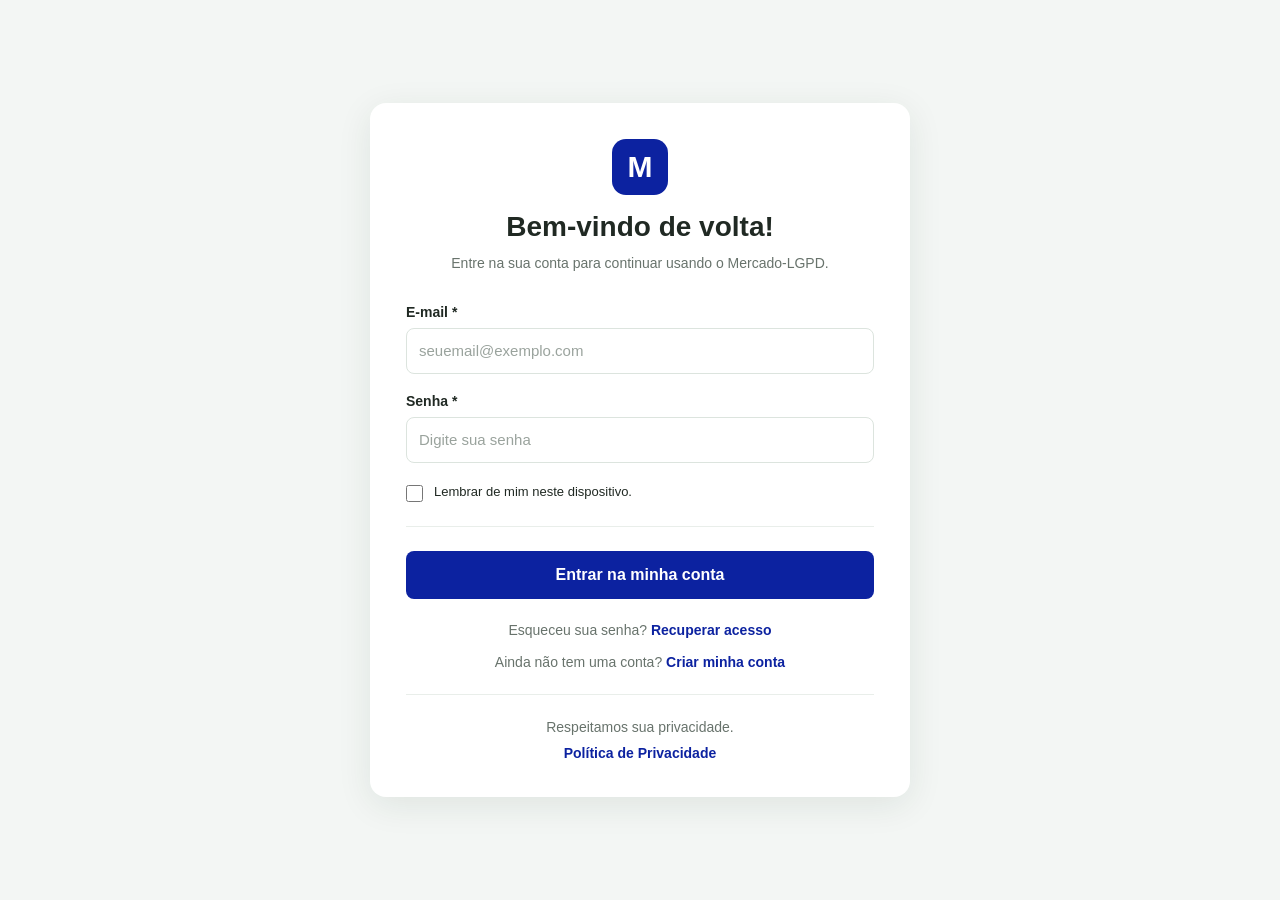
==== login.html @ b035ae41 "Atualizar o login.html" ====
<!DOCTYPE html>
<html lang="pt-BR">

<head>
    <meta charset="UTF-8">
    <meta name="viewport" content="width=device-width, initial-scale=1.0">

    <meta name="description" content="Acesse sua conta no Mercado-LGPD.">

    <title>Login | Mercado-LGPD</title>

    <link rel="stylesheet" href="./style.css">
</head>

<body>

    <main class="container">
        <section class="cadastro-card">

            <header class="cabecalho">
                <div class="logo" aria-hidden="true">M</div>

                <h1>Bem-vindo de volta!</h1>

                <p>
                    Entre na sua conta para continuar
                    usando o Mercado-LGPD.
                </p>
            </header>

            <form id="loginForm" action="/api/login" method="POST">

                <div class="campo">
                    <label for="email">E-mail *</label>

                    <input type="email" id="email" name="email" placeholder="seuemail@exemplo.com" autocomplete="email"
                        maxlength="254" required>
                </div>

                <div class="campo">
                    <label for="senha">Senha *</label>

                    <input type="password" id="senha" name="senha" placeholder="Digite sua senha"
                        autocomplete="current-password" required>
                </div>

                <label class="opcao" for="lembrar">
                    <input type="checkbox" id="lembrar" name="lembrar">

                    <span>Lembrar de mim neste dispositivo.</span>
                </label>

                <div class="separador"></div>

                <p id="mensagem" class="mensagem" role="status" aria-live="polite"></p>

                <button type="submit" id="btnLogin">
                    Entrar na minha conta
                </button>

                <footer class="rodape">

                    <p>
                        Esqueceu sua senha?
                        <a href="/recuperar-senha.html">
                            Recuperar acesso
                        </a>
                    </p>

                    <p style="margin-top: 16px;">
                        Ainda não tem uma conta?
                        <a href="/cadastro.html">
                            Criar minha conta
                        </a>
                    </p>

                    <div class="separador"></div>

                    <p>
                        Respeitamos sua privacidade.
                    </p>

                    <p style="margin-top: 10px;">
                        <a href="/privacidade.html">
                            Política de Privacidade
                        </a>
                    </p>

                </footer>

            </form>
        </section>
    </main>

</body>

</html>
---- style.css ----
/* Configurações gerais */
* {
    margin: 0;
    padding: 0;
    box-sizing: border-box;
}

:root {
    --verde: #0c22a0;
    --verde-escuro: #102066;
    --fundo: #f3f6f4;
    --texto: #202923;
    --cinza: #68736c;
    --borda: #dce4de;
    --erro: #c62828;
}

body {
    font-family: Arial, Helvetica, sans-serif;
    background: var(--fundo);
    color: var(--texto);
    min-height: 100vh;
}

.container {
    width: 100%;
    min-height: 100vh;
    display: flex;
    align-items: center;
    justify-content: center;
    padding: 32px 16px;
}

.cadastro-card {
    background: #ffffff;
    width: 100%;
    max-width: 540px;
    padding: 36px;
    border-radius: 16px;
    box-shadow: 0 8px 35px rgba(20, 55, 32, 0.09);
}

.cabecalho {
    text-align: center;
    margin-bottom: 30px;
}

.logo {
    width: 56px;
    height: 56px;
    background: var(--verde);
    color: white;
    border-radius: 14px;
    display: flex;
    align-items: center;
    justify-content: center;
    font-size: 30px;
    font-weight: bold;
    margin: 0 auto 16px;
}

.cabecalho h1 {
    font-size: 28px;
    margin-bottom: 10px;
}

.cabecalho p {
    color: var(--cinza);
    font-size: 14px;
    line-height: 1.5;
}

/* Campos do formulário */
.campo {
    display: flex;
    flex-direction: column;
    margin-bottom: 19px;
}

.campo label {
    font-size: 14px;
    font-weight: bold;
    margin-bottom: 8px;
}

.campo input {
    width: 100%;
    min-height: 46px;
    border: 1px solid var(--borda);
    border-radius: 8px;
    padding: 12px;
    font-size: 15px;
    color: var(--texto);
    background: #fff;
    outline: none;
    transition: border-color 0.2s, box-shadow 0.2s;
}

.campo input:focus {
    border-color: var(--verde);
    box-shadow: 0 0 0 3px rgba(22, 131, 74, 0.12);
}

.campo input::placeholder {
    color: #9aa39d;
}

.campo small {
    margin-top: 7px;
    font-size: 12px;
    line-height: 1.5;
    color: var(--cinza);
}

.separador {
    height: 1px;
    background: #e9eeea;
    margin: 24px 0;
}

/* Termos e consentimentos */
.consentimentos {
    border: none;
    margin-bottom: 22px;
}

.consentimentos legend {
    font-size: 16px;
    font-weight: bold;
    margin-bottom: 18px;
}

.opcao {
    display: flex;
    align-items: flex-start;
    gap: 11px;
    margin-bottom: 17px;
    font-size: 13px;
    line-height: 1.6;
    cursor: pointer;
}

.opcao input {
    width: 17px;
    height: 17px;
    margin-top: 3px;
    flex-shrink: 0;
    accent-color: var(--verde);
    cursor: pointer;
}

.opcao span {
    flex: 1;
}

.opcao a,
.rodape a {
    color: var(--verde);
    font-weight: bold;
    text-decoration: none;
}

.opcao a:hover,
.rodape a:hover {
    text-decoration: underline;
}

.opcao strong {
    color: var(--erro);
}

.opcao small {
    display: block;
    color: var(--cinza);
    font-size: 12px;
}

/* Botão principal */
button[type="submit"] {
    width: 100%;
    min-height: 48px;
    border: none;
    border-radius: 8px;
    background: var(--verde);
    color: white;
    font-size: 16px;
    font-weight: bold;
    cursor: pointer;
    transition: background 0.2s;
}

button[type="submit"]:hover {
    background: var(--verde-escuro);
}

button[type="submit"]:disabled {
    opacity: 0.65;
    cursor: not-allowed;
}

/* Mensagens */
.mensagem {
    display: none;
    margin: 0 0 18px;
    padding: 12px;
    border-radius: 8px;
    font-size: 14px;
    line-height: 1.5;
}

.mensagem.erro {
    display: block;
    color: #9e2020;
    background: #fff0f0;
    border: 1px solid #f3cccc;
}

.mensagem.sucesso {
    display: block;
    color: #176b39;
    background: #edf9f0;
    border: 1px solid #ccebd4;
}

.rodape {
    text-align: center;
    margin-top: 23px;
    color: var(--cinza);
    font-size: 14px;
}

/* Adaptação para telas pequenas */
@media (max-width: 600px) {
    .container {
        padding: 16px 10px;
        align-items: flex-start;
    }

    .cadastro-card {
        padding: 24px 18px;
        border-radius: 12px;
    }

    .cabecalho h1 {
        font-size: 24px;
    }
}
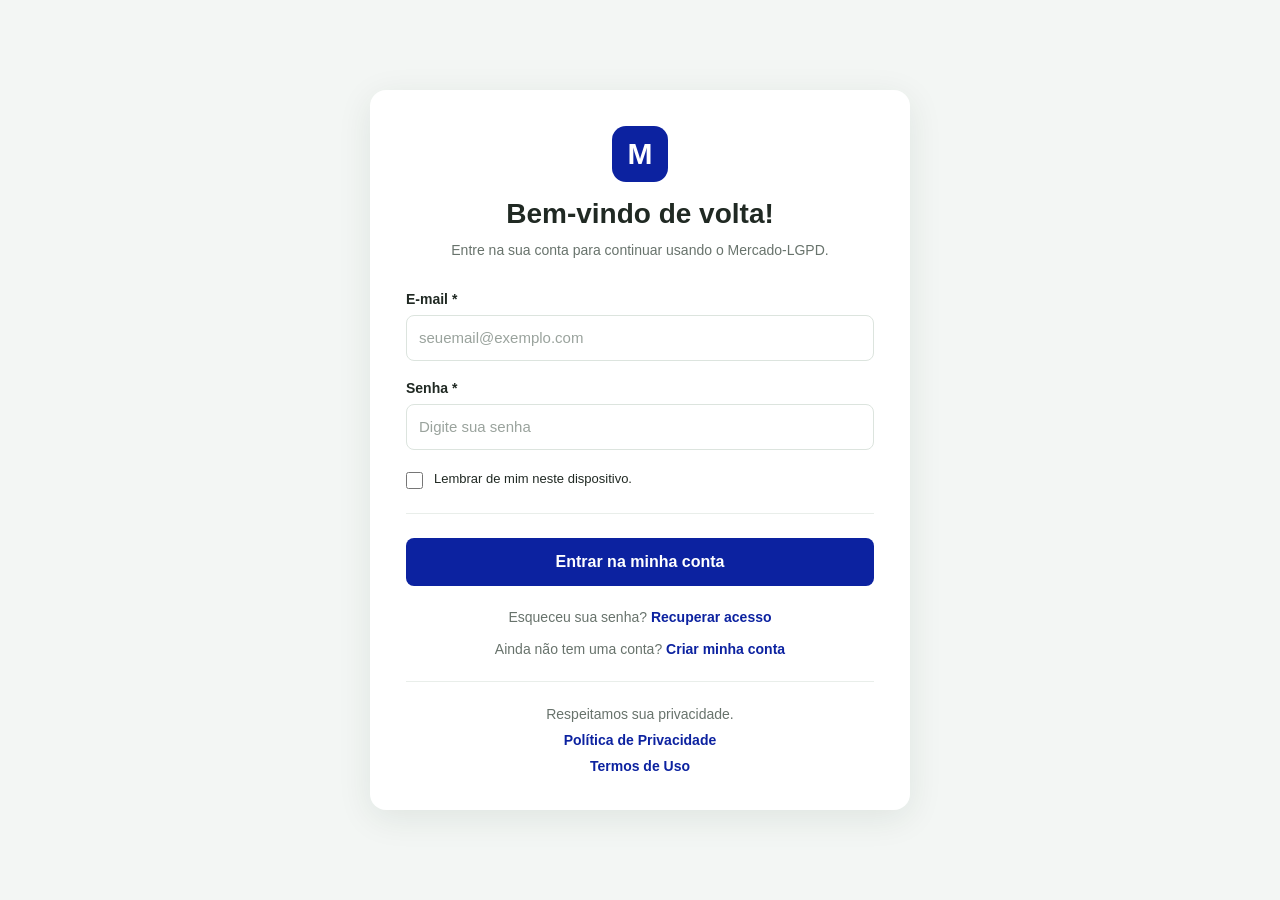
==== commit bf552df3: "Atualizar o login.html" ====
--- a/login.html
+++ b/login.html
@@ -1,97 +1,130 @@
-<!DOCTYPE html>
-<html lang="pt-BR">
-
-<head>
-    <meta charset="UTF-8">
-    <meta name="viewport" content="width=device-width, initial-scale=1.0">
-
-    <meta name="description" content="Acesse sua conta no Mercado-LGPD.">
-
-    <title>Login | Mercado-LGPD</title>
-
-    <link rel="stylesheet" href="./style.css">
-</head>
-
-<body>
-
-    <main class="container">
-        <section class="cadastro-card">
-
-            <header class="cabecalho">
-                <div class="logo" aria-hidden="true">M</div>
-
-                <h1>Bem-vindo de volta!</h1>
-
-                <p>
-                    Entre na sua conta para continuar
-                    usando o Mercado-LGPD.
-                </p>
-            </header>
-
-            <form id="loginForm" action="/api/login" method="POST">
-
-                <div class="campo">
-                    <label for="email">E-mail *</label>
-
-                    <input type="email" id="email" name="email" placeholder="seuemail@exemplo.com" autocomplete="email"
-                        maxlength="254" required>
-                </div>
-
-                <div class="campo">
-                    <label for="senha">Senha *</label>
-
-                    <input type="password" id="senha" name="senha" placeholder="Digite sua senha"
-                        autocomplete="current-password" required>
-                </div>
-
-                <label class="opcao" for="lembrar">
-                    <input type="checkbox" id="lembrar" name="lembrar">
-
-                    <span>Lembrar de mim neste dispositivo.</span>
-                </label>
-
-                <div class="separador"></div>
-
-                <p id="mensagem" class="mensagem" role="status" aria-live="polite"></p>
-
-                <button type="submit" id="btnLogin">
-                    Entrar na minha conta
-                </button>
-
-                <footer class="rodape">
-
-                    <p>
-                        Esqueceu sua senha?
-                        <a href="/recuperar-senha.html">
-                            Recuperar acesso
-                        </a>
-                    </p>
-
-                    <p style="margin-top: 16px;">
-                        Ainda não tem uma conta?
-                        <a href="/cadastro.html">
-                            Criar minha conta
-                        </a>
-                    </p>
-
-                    <div class="separador"></div>
-
-                    <p>
-                        Respeitamos sua privacidade.
-                    </p>
-
-                    <p style="margin-top: 10px;">
-                        <a href="/privacidade.html">
-                            Política de Privacidade
-                        </a>
-                    </p>
-
-                </footer>
-
-            </form>
-        </section>
-    </main>
-
-</body>
-
+<!DOCTYPE html>
+<html lang="pt-BR">
+<head>
+    <meta charset="UTF-8">
+    <meta name="viewport" content="width=device-width, initial-scale=1.0">
+
+    <meta name="description" content="Acesse sua conta no Mercado-LGPD.">
+
+    <title>Login | Mercado-LGPD</title>
+
+    <link rel="stylesheet" href="./style.css">
+</head>
+
+<body>
+    <main class="container">
+        <section class="cadastro-card">
+
+            <header class="cabecalho">
+                <div class="logo" aria-hidden="true">M</div>
+
+                <h1>Bem-vindo de volta!</h1>
+
+                <p>
+                    Entre na sua conta para continuar
+                    usando o Mercado-LGPD.
+                </p>
+            </header>
+
+            <form id="loginForm">
+                <div class="campo">
+                    <label for="email">E-mail *</label>
+
+                    <input
+                        type="email"
+                        id="email"
+                        name="email"
+                        placeholder="seuemail@exemplo.com"
+                        autocomplete="email"
+                        maxlength="254"
+                        required
+                    >
+                </div>
+
+                <div class="campo">
+                    <label for="senha">Senha *</label>
+
+                    <input
+                        type="password"
+                        id="senha"
+                        name="senha"
+                        placeholder="Digite sua senha"
+                        autocomplete="current-password"
+                        required
+                    >
+                </div>
+
+                <label class="opcao" for="lembrar">
+                    <input
+                        type="checkbox"
+                        id="lembrar"
+                        name="lembrar"
+                    >
+
+                    <span>Lembrar de mim neste dispositivo.</span>
+                </label>
+
+                <div class="separador"></div>
+
+                <p
+                    id="mensagem"
+                    class="mensagem"
+                    role="status"
+                    aria-live="polite"
+                ></p>
+
+                <button type="submit" id="btnLogin">
+                    Entrar na minha conta
+                </button>
+
+                <footer class="rodape">
+                    <p>
+                        Esqueceu sua senha?
+                        <a href="./cadastro.html">
+                            Recuperar acesso
+                        </a>
+                    </p>
+
+                    <p style="margin-top: 16px;">
+                        Ainda não tem uma conta?
+                        <a href="./cadastro.html">
+                            Criar minha conta
+                        </a>
+                    </p>
+
+                    <div class="separador"></div>
+
+                    <p>Respeitamos sua privacidade.</p>
+
+                    <p style="margin-top: 10px;">
+                        <a href="./privacidade.html">
+                            Política de Privacidade
+                        </a>
+                    </p>
+
+                    <p style="margin-top: 10px;">
+                        <a href="./termos.html">
+                            Termos de Uso
+                        </a>
+                    </p>
+                </footer>
+            </form>
+        </section>
+    </main>
+
+    <script>
+        // Demonstração visual: não realiza login real.
+        const formulario = document.getElementById("loginForm");
+        const mensagem = document.getElementById("mensagem");
+
+        formulario.addEventListener("submit", function(event) {
+            event.preventDefault();
+
+            mensagem.textContent =
+                "Este é um site de demonstração. O login ainda não está conectado a um servidor.";
+
+            mensagem.className = "mensagem erro";
+        });
+    </script>
+</body>
 </html>
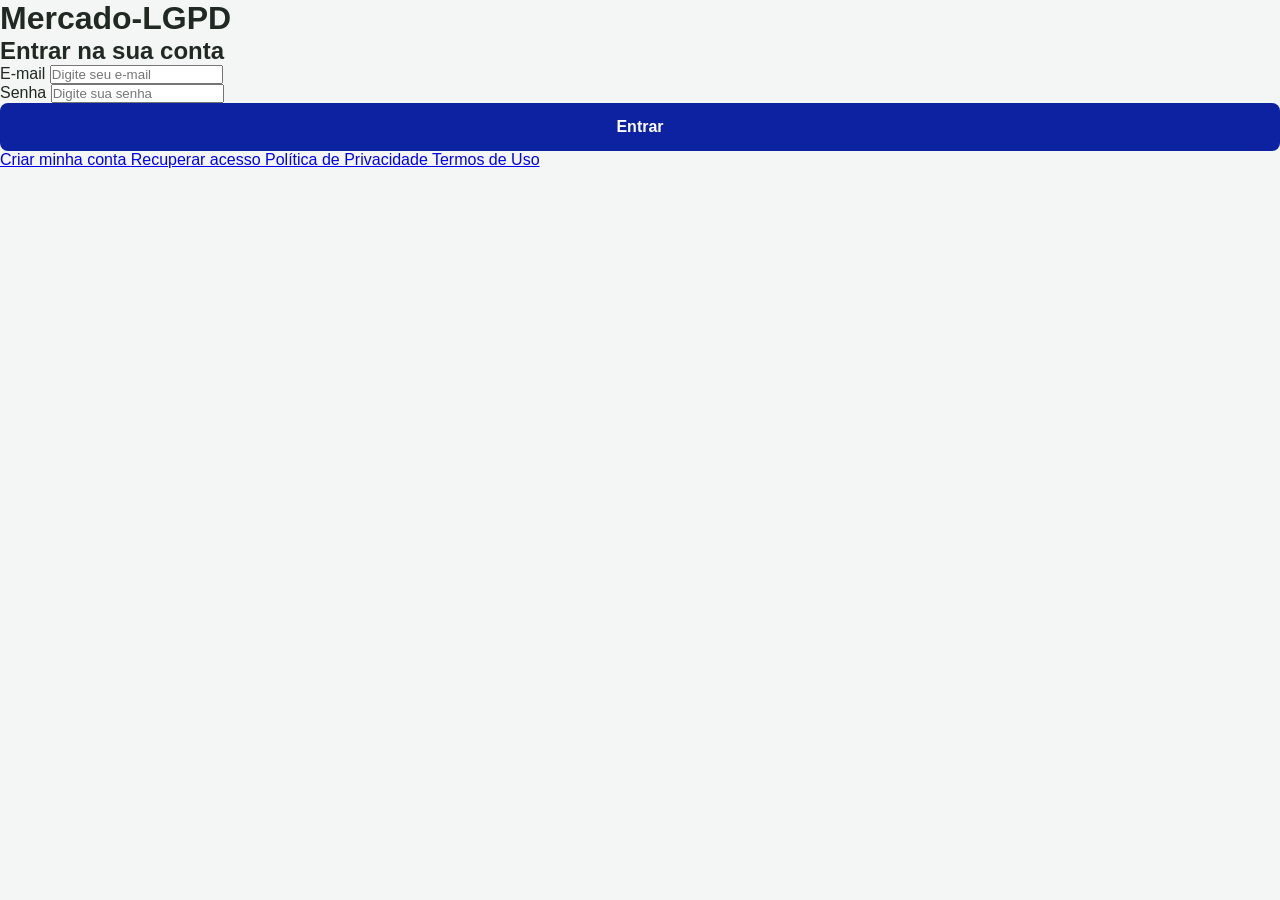
==== commit d8e12475: "Refactor login page structure and content" ====
--- a/login.html
+++ b/login.html
@@ -1,119 +1,69 @@
+
 <!DOCTYPE html>
 <html lang="pt-BR">
 <head>
     <meta charset="UTF-8">
     <meta name="viewport" content="width=device-width, initial-scale=1.0">
-
-    <meta name="description" content="Acesse sua conta no Mercado-LGPD.">
-
     <title>Login | Mercado-LGPD</title>
 
     <link rel="stylesheet" href="./style.css">
 </head>
+<body>
 
-<body>
-    <main class="container">
-        <section class="cadastro-card">
+    <main class="login-container">
+        <h1>Mercado-LGPD</h1>
+        <h2>Entrar na sua conta</h2>
 
-            <header class="cabecalho">
-                <div class="logo" aria-hidden="true">M</div>
+        <form id="loginForm">
+            <div class="form-group">
+                <label for="email">E-mail</label>
+                <input
+                    type="email"
+                    id="email"
+                    name="email"
+                    placeholder="Digite seu e-mail"
+                    autocomplete="email"
+                    required
+                >
+            </div>
 
-                <h1>Bem-vindo de volta!</h1>
+            <div class="form-group">
+                <label for="senha">Senha</label>
+                <input
+                    type="password"
+                    id="senha"
+                    name="senha"
+                    placeholder="Digite sua senha"
+                    autocomplete="current-password"
+                    required
+                >
+            </div>
 
-                <p>
-                    Entre na sua conta para continuar
-                    usando o Mercado-LGPD.
-                </p>
-            </header>
+            <button type="submit">Entrar</button>
+        </form>
 
-            <form id="loginForm">
-                <div class="campo">
-                    <label for="email">E-mail *</label>
+        <p id="mensagem" role="status"></p>
 
-                    <input
-                        type="email"
-                        id="email"
-                        name="email"
-                        placeholder="seuemail@exemplo.com"
-                        autocomplete="email"
-                        maxlength="254"
-                        required
-                    >
-                </div>
+        <nav class="login-links">
+            <a href="https://luizhenrique0109.github.io/meu-site/cadastro.html">
+                Criar minha conta
+            </a>
 
-                <div class="campo">
-                    <label for="senha">Senha *</label>
+            <a href="https://luizhenrique0109.github.io/meu-site/cadastro.html">
+                Recuperar acesso
+            </a>
 
-                    <input
-                        type="password"
-                        id="senha"
-                        name="senha"
-                        placeholder="Digite sua senha"
-                        autocomplete="current-password"
-                        required
-                    >
-                </div>
+            <a href="https://luizhenrique0109.github.io/meu-site/privacidade.html">
+                Política de Privacidade
+            </a>
 
-                <label class="opcao" for="lembrar">
-                    <input
-                        type="checkbox"
-                        id="lembrar"
-                        name="lembrar"
-                    >
-
-                    <span>Lembrar de mim neste dispositivo.</span>
-                </label>
-
-                <div class="separador"></div>
-
-                <p
-                    id="mensagem"
-                    class="mensagem"
-                    role="status"
-                    aria-live="polite"
-                ></p>
-
-                <button type="submit" id="btnLogin">
-                    Entrar na minha conta
-                </button>
-
-                <footer class="rodape">
-                    <p>
-                        Esqueceu sua senha?
-                        <a href="./cadastro.html">
-                            Recuperar acesso
-                        </a>
-                    </p>
-
-                    <p style="margin-top: 16px;">
-                        Ainda não tem uma conta?
-                        <a href="./cadastro.html">
-                            Criar minha conta
-                        </a>
-                    </p>
-
-                    <div class="separador"></div>
-
-                    <p>Respeitamos sua privacidade.</p>
-
-                    <p style="margin-top: 10px;">
-                        <a href="./privacidade.html">
-                            Política de Privacidade
-                        </a>
-                    </p>
-
-                    <p style="margin-top: 10px;">
-                        <a href="./termos.html">
-                            Termos de Uso
-                        </a>
-                    </p>
-                </footer>
-            </form>
-        </section>
+            <a href="https://luizhenrique0109.github.io/meu-site/termos.html">
+                Termos de Uso
+            </a>
+        </nav>
     </main>
 
     <script>
-        // Demonstração visual: não realiza login real.
         const formulario = document.getElementById("loginForm");
         const mensagem = document.getElementById("mensagem");
 
@@ -121,10 +71,9 @@
             event.preventDefault();
 
             mensagem.textContent =
-                "Este é um site de demonstração. O login ainda não está conectado a um servidor.";
-
-            mensagem.className = "mensagem erro";
+                "Demonstração: o login ainda precisa de um servidor para autenticação.";
         });
     </script>
+
 </body>
-</html>+</html>
